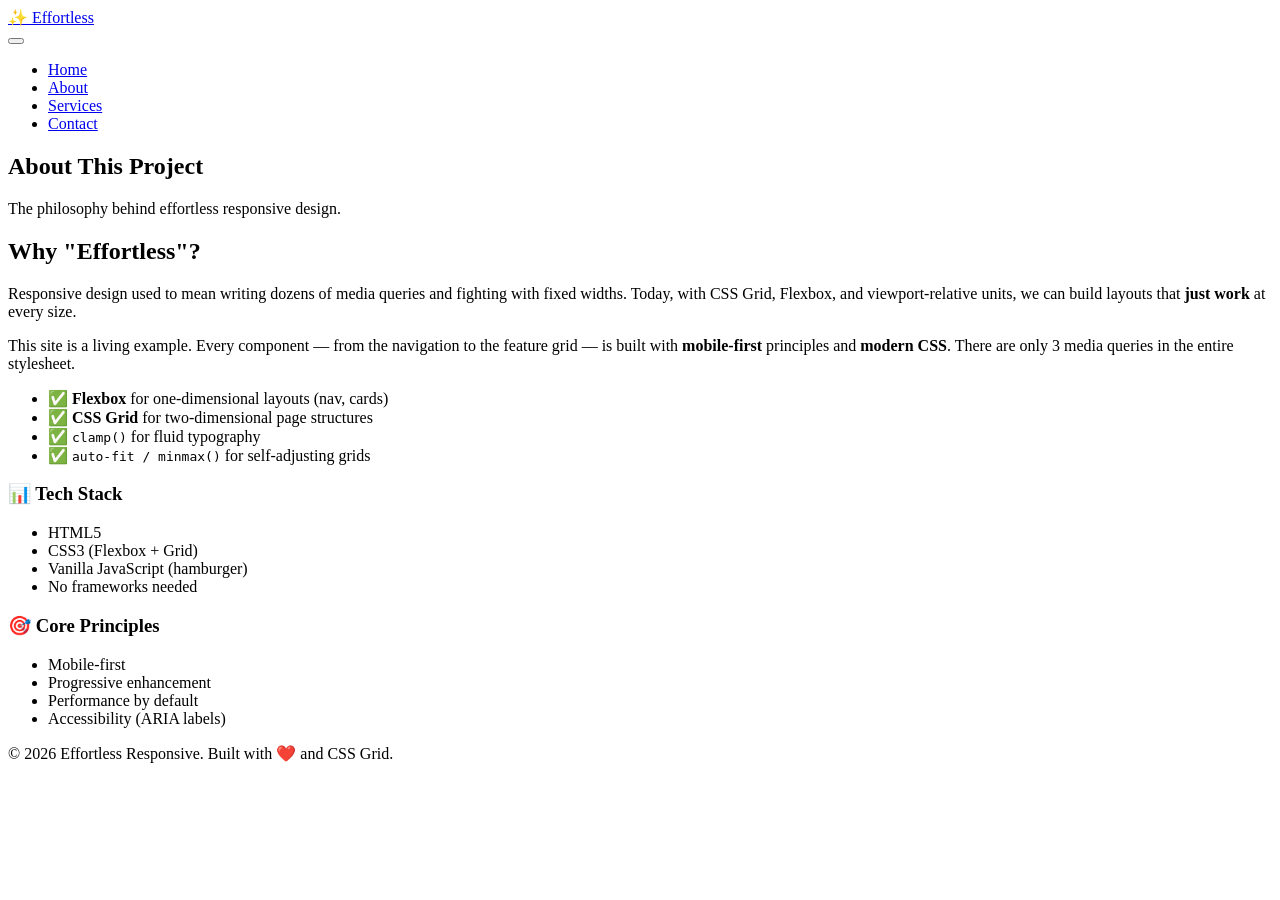
==== about.html @ 645fd71d "Add about.html with project details and navigation" ====
<!DOCTYPE html>
<html lang="en">
<head>
    <meta charset="UTF-8" />
    <meta name="viewport" content="width=device-width, initial-scale=1.0" />
    <title>About — Effortless Responsive</title>
    <link rel="stylesheet" href="style.css" />
</head>
<body>
    <!-- ===== NAVIGATION ===== -->
    <header class="site-header">
        <div class="container">
            <div class="logo">
                <a href="index.html">✨ Effortless</a>
            </div>
            <nav class="main-nav" aria-label="Main Navigation">
                <button class="hamburger" id="hamburger" aria-label="Toggle menu">
                    <span></span><span></span><span></span>
                </button>
                <ul class="nav-list" id="navList">
                    <li><a href="index.html">Home</a></li>
                    <li><a href="about.html" class="active">About</a></li>
                    <li><a href="index.html#services">Services</a></li>
                    <li><a href="index.html#contact">Contact</a></li>
                </ul>
            </nav>
        </div>
    </header>

    <!-- ===== ABOUT HERO ===== -->
    <section class="page-hero">
        <div class="container">
            <h1>About This Project</h1>
            <p class="hero-sub">The philosophy behind effortless responsive design.</p>
        </div>
    </section>

    <!-- ===== ABOUT CONTENT ===== -->
    <section class="about-content">
        <div class="container">
            <div class="about-grid">
                <article class="about-text">
                    <h2>Why "Effortless"?</h2>
                    <p>
                        Responsive design used to mean writing dozens of media queries and
                        fighting with fixed widths. Today, with CSS Grid, Flexbox, and
                        viewport-relative units, we can build layouts that <strong>just work</strong>
                        at every size.
                    </p>
                    <p>
                        This site is a living example. Every component — from the navigation
                        to the feature grid — is built with <strong>mobile-first</strong> principles
                        and <strong>modern CSS</strong>. There are only 3 media queries in the
                        entire stylesheet.
                    </p>
                    <ul class="about-list">
                        <li>✅ <strong>Flexbox</strong> for one‑dimensional layouts (nav, cards)</li>
                        <li>✅ <strong>CSS Grid</strong> for two‑dimensional page structures</li>
                        <li>✅ <code>clamp()</code> for fluid typography</li>
                        <li>✅ <code>auto-fit / minmax()</code> for self‑adjusting grids</li>
                    </ul>
                </article>
                <aside class="about-sidebar">
                    <div class="card">
                        <h3>📊 Tech Stack</h3>
                        <ul>
                            <li>HTML5</li>
                            <li>CSS3 (Flexbox + Grid)</li>
                            <li>Vanilla JavaScript (hamburger)</li>
                            <li>No frameworks needed</li>
                        </ul>
                    </div>
                    <div class="card">
                        <h3>🎯 Core Principles</h3>
                        <ul>
                            <li>Mobile‑first</li>
                            <li>Progressive enhancement</li>
                            <li>Performance by default</li>
                            <li>Accessibility (ARIA labels)</li>
                        </ul>
                    </div>
                </aside>
            </div>
        </div>
    </section>

    <!-- ===== FOOTER ===== -->
    <footer class="site-footer">
        <div class="container">
            <p>&copy; 2026 Effortless Responsive. Built with ❤️ and CSS Grid.</p>
        </div>
    </footer>

    <script src="script.js" defer></script>
</body>
</html>
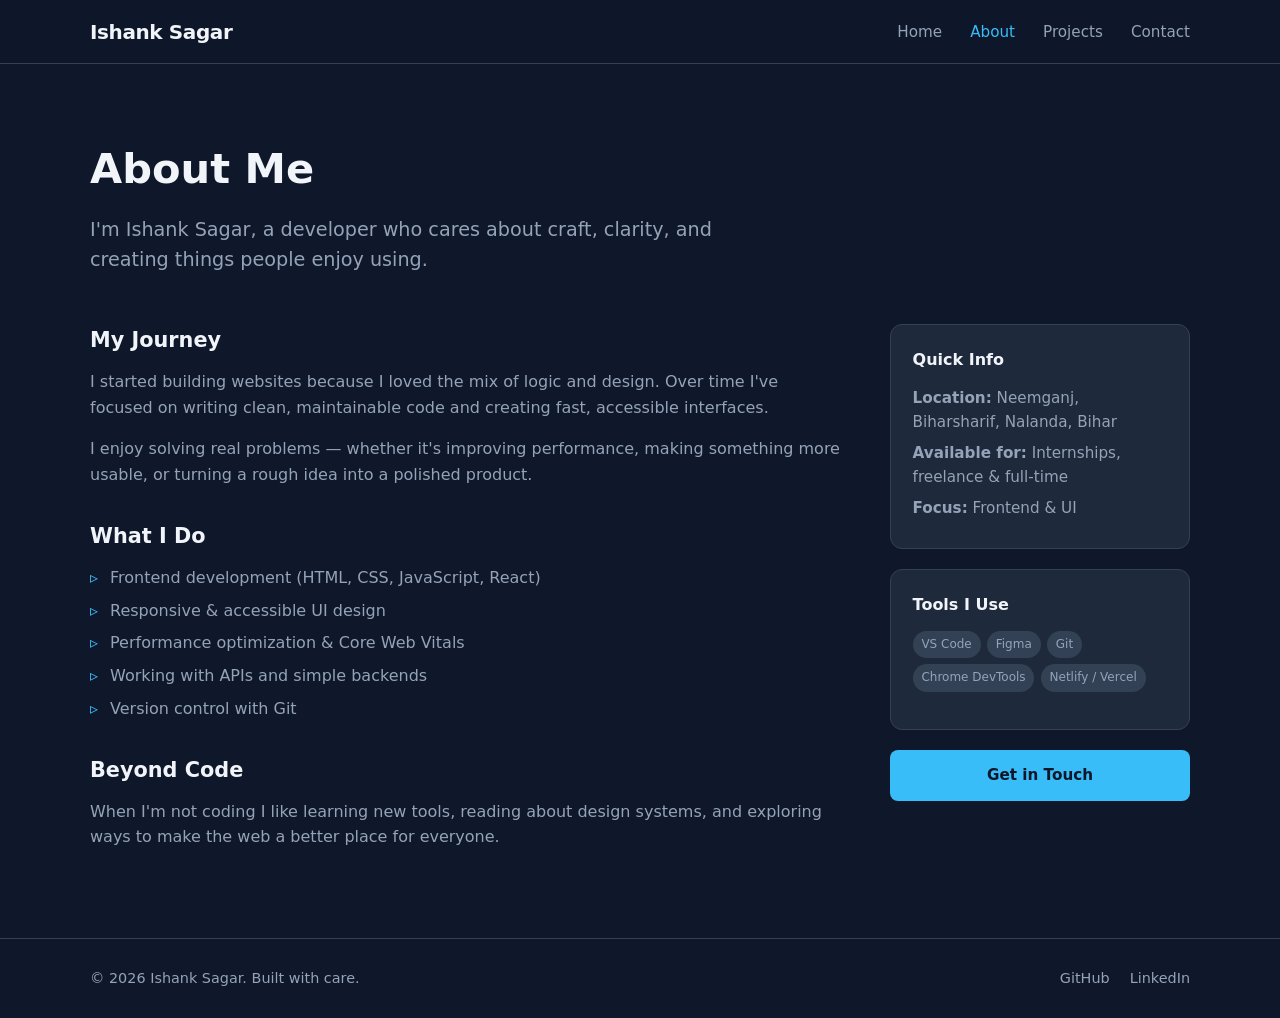
==== commit df440ce8: "Add files via upload" ====
--- a/about.html
+++ b/about.html
@@ -1,96 +1,109 @@
 <!DOCTYPE html>
 <html lang="en">
 <head>
-    <meta charset="UTF-8" />
-    <meta name="viewport" content="width=device-width, initial-scale=1.0" />
-    <title>About — Effortless Responsive</title>
-    <link rel="stylesheet" href="style.css" />
+  <meta charset="UTF-8">
+  <meta name="viewport" content="width=device-width, initial-scale=1.0">
+  <meta name="description" content="About Ishank Sagar – web developer from Neemganj, Biharsharif, Nalanda, Bihar">
+  <meta name="theme-color" content="#0c0c0b">
+  <title>About | Ishank Sagar</title>
+  <link rel="stylesheet" href="style.css">
+  <link rel="preconnect" href="https://fonts.googleapis.com">
+  <link rel="preconnect" href="https://fonts.gstatic.com" crossorigin>
+  <link href="https://fonts.googleapis.com/css2?family=Figtree:wght@400;500;600;700&family=Instrument+Serif:ital@0;1&display=swap" rel="stylesheet">
 </head>
 <body>
-    <!-- ===== NAVIGATION ===== -->
-    <header class="site-header">
-        <div class="container">
-            <div class="logo">
-                <a href="index.html">✨ Effortless</a>
+  <header class="site-header">
+    <nav class="nav container">
+      <a href="index.html" class="logo">Ishank Sagar</a>
+      <button class="nav-toggle" aria-label="Toggle menu" aria-expanded="false">
+        <span></span><span></span><span></span>
+      </button>
+      <ul class="nav-links">
+        <li><a href="index.html">Home</a></li>
+        <li><a href="about.html" class="active">About</a></li>
+        <li><a href="index.html#projects">Projects</a></li>
+        <li><a href="index.html#contact">Contact</a></li>
+      </ul>
+    </nav>
+  </header>
+
+  <main>
+    <section class="section about-page">
+      <div class="container">
+        <h1>About Me</h1>
+        <p class="lead">
+          I'm Ishank Sagar, a developer who cares about craft, clarity, and creating things people enjoy using.
+        </p>
+        <div class="about-grid">
+          <div class="about-text">
+            <h2>My Journey</h2>
+            <p>
+              I started building websites because I loved the mix of logic and design.
+              Over time I've focused on writing clean, maintainable code and creating
+              fast, accessible interfaces.
+            </p>
+            <p>
+              I enjoy solving real problems — whether it's improving performance,
+              making something more usable, or turning a rough idea into a polished product.
+            </p>
+            <h2>What I Do</h2>
+            <ul class="skills-list">
+              <li>Frontend development (HTML, CSS, JavaScript, React)</li>
+              <li>Responsive & accessible UI design</li>
+              <li>Performance optimization & Core Web Vitals</li>
+              <li>Working with APIs and simple backends</li>
+              <li>Version control with Git</li>
+            </ul>
+            <h2>Beyond Code</h2>
+            <p>
+              When I'm not coding I like learning new tools, reading about design systems,
+              and exploring ways to make the web a better place for everyone.
+            </p>
+          </div>
+          <aside class="about-sidebar">
+            <div class="info-card">
+              <h3>Quick Info</h3>
+              <ul>
+                <li><strong>Location:</strong> Neemganj, Biharsharif, Nalanda, Bihar</li>
+                <li><strong>Available for:</strong> Internships, freelance & full-time</li>
+                <li><strong>Focus:</strong> Frontend & UI</li>
+              </ul>
             </div>
-            <nav class="main-nav" aria-label="Main Navigation">
-                <button class="hamburger" id="hamburger" aria-label="Toggle menu">
-                    <span></span><span></span><span></span>
-                </button>
-                <ul class="nav-list" id="navList">
-                    <li><a href="index.html">Home</a></li>
-                    <li><a href="about.html" class="active">About</a></li>
-                    <li><a href="index.html#services">Services</a></li>
-                    <li><a href="index.html#contact">Contact</a></li>
-                </ul>
-            </nav>
+            <div class="info-card">
+              <h3>Tools I Use</h3>
+              <div class="tags">
+                <span>VS Code</span>
+                <span>Figma</span>
+                <span>Git</span>
+                <span>Chrome DevTools</span>
+                <span>Netlify / Vercel</span>
+              </div>
+            </div>
+            <a href="index.html#contact" class="btn btn-primary btn-full">Get in Touch</a>
+          </aside>
         </div>
-    </header>
+      </div>
+    </section>
+  </main>
 
-    <!-- ===== ABOUT HERO ===== -->
-    <section class="page-hero">
-        <div class="container">
-            <h1>About This Project</h1>
-            <p class="hero-sub">The philosophy behind effortless responsive design.</p>
-        </div>
-    </section>
+  <footer class="site-footer">
+    <div class="container footer-content">
+      <p>© 2026 Ishank Sagar. Built with care.</p>
+      <div class="social">
+        <a href="#" aria-label="GitHub">GitHub</a>
+        <a href="#" aria-label="LinkedIn">LinkedIn</a>
+      </div>
+    </div>
+  </footer>
 
-    <!-- ===== ABOUT CONTENT ===== -->
-    <section class="about-content">
-        <div class="container">
-            <div class="about-grid">
-                <article class="about-text">
-                    <h2>Why "Effortless"?</h2>
-                    <p>
-                        Responsive design used to mean writing dozens of media queries and
-                        fighting with fixed widths. Today, with CSS Grid, Flexbox, and
-                        viewport-relative units, we can build layouts that <strong>just work</strong>
-                        at every size.
-                    </p>
-                    <p>
-                        This site is a living example. Every component — from the navigation
-                        to the feature grid — is built with <strong>mobile-first</strong> principles
-                        and <strong>modern CSS</strong>. There are only 3 media queries in the
-                        entire stylesheet.
-                    </p>
-                    <ul class="about-list">
-                        <li>✅ <strong>Flexbox</strong> for one‑dimensional layouts (nav, cards)</li>
-                        <li>✅ <strong>CSS Grid</strong> for two‑dimensional page structures</li>
-                        <li>✅ <code>clamp()</code> for fluid typography</li>
-                        <li>✅ <code>auto-fit / minmax()</code> for self‑adjusting grids</li>
-                    </ul>
-                </article>
-                <aside class="about-sidebar">
-                    <div class="card">
-                        <h3>📊 Tech Stack</h3>
-                        <ul>
-                            <li>HTML5</li>
-                            <li>CSS3 (Flexbox + Grid)</li>
-                            <li>Vanilla JavaScript (hamburger)</li>
-                            <li>No frameworks needed</li>
-                        </ul>
-                    </div>
-                    <div class="card">
-                        <h3>🎯 Core Principles</h3>
-                        <ul>
-                            <li>Mobile‑first</li>
-                            <li>Progressive enhancement</li>
-                            <li>Performance by default</li>
-                            <li>Accessibility (ARIA labels)</li>
-                        </ul>
-                    </div>
-                </aside>
-            </div>
-        </div>
-    </section>
-
-    <!-- ===== FOOTER ===== -->
-    <footer class="site-footer">
-        <div class="container">
-            <p>&copy; 2026 Effortless Responsive. Built with ❤️ and CSS Grid.</p>
-        </div>
-    </footer>
-
-    <script src="script.js" defer></script>
+  <script>
+    const toggle = document.querySelector('.nav-toggle');
+    const navLinks = document.querySelector('.nav-links');
+    toggle?.addEventListener('click', () => {
+      const expanded = toggle.getAttribute('aria-expanded') === 'true';
+      toggle.setAttribute('aria-expanded', !expanded);
+      navLinks.classList.toggle('open');
+    });
+  </script>
 </body>
 </html>
--- a/style.css
+++ b/style.css
@@ -0,0 +1,531 @@
+/* ============================================
+   Portfolio – Modern, accessible, performant
+   ============================================ */
+
+:root {
+  --bg: #0f172a;
+  --bg-alt: #1e293b;
+  --surface: #1e293b;
+  --text: #f1f5f9;
+  --text-muted: #94a3b8;
+  --accent: #38bdf8;
+  --accent-hover: #7dd3fc;
+  --border: #334155;
+  --radius: 12px;
+  --shadow: 0 4px 24px rgba(0, 0, 0, 0.35);
+  --font: 'Inter', system-ui, -apple-system, sans-serif;
+  --max-w: 1100px;
+  --header-h: 64px;
+}
+
+*,
+*::before,
+*::after {
+  box-sizing: border-box;
+  margin: 0;
+  padding: 0;
+}
+
+html {
+  scroll-behavior: smooth;
+}
+
+body {
+  font-family: var(--font);
+  background: var(--bg);
+  color: var(--text);
+  line-height: 1.6;
+  min-height: 100vh;
+  display: flex;
+  flex-direction: column;
+}
+
+img {
+  max-width: 100%;
+  display: block;
+}
+
+a {
+  color: var(--accent);
+  text-decoration: none;
+  transition: color 0.2s ease;
+}
+
+a:hover {
+  color: var(--accent-hover);
+}
+
+/* ---------- Layout ---------- */
+.container {
+  width: min(100% - 2rem, var(--max-w));
+  margin-inline: auto;
+}
+
+.section {
+  padding: 4.5rem 0;
+}
+
+.section h2 {
+  font-size: clamp(1.6rem, 4vw, 2rem);
+  margin-bottom: 1.25rem;
+  font-weight: 700;
+}
+
+.section-intro {
+  color: var(--text-muted);
+  max-width: 36rem;
+  margin-bottom: 2rem;
+}
+
+/* ---------- Header / Nav ---------- */
+.site-header {
+  position: sticky;
+  top: 0;
+  z-index: 100;
+  background: rgba(15, 23, 42, 0.85);
+  backdrop-filter: blur(12px);
+  border-bottom: 1px solid var(--border);
+  height: var(--header-h);
+}
+
+.nav {
+  display: flex;
+  align-items: center;
+  justify-content: space-between;
+  height: 100%;
+}
+
+.logo {
+  font-weight: 700;
+  font-size: 1.25rem;
+  color: var(--text);
+  letter-spacing: -0.02em;
+}
+
+.logo:hover {
+  color: var(--accent);
+}
+
+.nav-links {
+  display: flex;
+  gap: 1.75rem;
+  list-style: none;
+}
+
+.nav-links a {
+  color: var(--text-muted);
+  font-weight: 500;
+  font-size: 0.95rem;
+}
+
+.nav-links a:hover,
+.nav-links a.active {
+  color: var(--accent);
+}
+
+.nav-toggle {
+  display: none;
+  flex-direction: column;
+  gap: 5px;
+  background: none;
+  border: none;
+  cursor: pointer;
+  padding: 4px;
+}
+
+.nav-toggle span {
+  display: block;
+  width: 22px;
+  height: 2px;
+  background: var(--text);
+  border-radius: 2px;
+  transition: 0.25s ease;
+}
+
+/* ---------- Hero ---------- */
+.hero {
+  padding: 5.5rem 0 4rem;
+  background: linear-gradient(180deg, #0f172a 0%, #1e293b 100%);
+}
+
+.hero-content {
+  max-width: 640px;
+}
+
+.eyebrow {
+  color: var(--accent);
+  font-weight: 600;
+  font-size: 0.95rem;
+  margin-bottom: 0.5rem;
+  letter-spacing: 0.04em;
+  text-transform: uppercase;
+}
+
+.hero h1 {
+  font-size: clamp(2.4rem, 6vw, 3.4rem);
+  font-weight: 700;
+  line-height: 1.15;
+  letter-spacing: -0.03em;
+  margin-bottom: 0.75rem;
+}
+
+.tagline {
+  font-size: 1.2rem;
+  color: var(--text-muted);
+  margin-bottom: 1.25rem;
+}
+
+.hero-desc {
+  color: var(--text-muted);
+  margin-bottom: 2rem;
+  max-width: 34rem;
+}
+
+.hero-actions {
+  display: flex;
+  flex-wrap: wrap;
+  gap: 0.85rem;
+}
+
+/* ---------- Buttons ---------- */
+.btn {
+  display: inline-flex;
+  align-items: center;
+  justify-content: center;
+  padding: 0.7rem 1.4rem;
+  border-radius: 8px;
+  font-weight: 600;
+  font-size: 0.95rem;
+  border: 2px solid transparent;
+  cursor: pointer;
+  transition: all 0.2s ease;
+  font-family: inherit;
+}
+
+.btn-primary {
+  background: var(--accent);
+  color: #0f172a;
+}
+
+.btn-primary:hover {
+  background: var(--accent-hover);
+  color: #0f172a;
+}
+
+.btn-outline {
+  background: transparent;
+  border-color: var(--border);
+  color: var(--text);
+}
+
+.btn-outline:hover {
+  border-color: var(--accent);
+  color: var(--accent);
+}
+
+.btn-full {
+  width: 100%;
+}
+
+/* ---------- About teaser ---------- */
+.about-teaser {
+  background: var(--bg-alt);
+}
+
+.about-teaser p {
+  color: var(--text-muted);
+  max-width: 36rem;
+  margin-bottom: 1rem;
+}
+
+.link-arrow {
+  font-weight: 600;
+  display: inline-block;
+}
+
+/* ---------- Projects ---------- */
+.project-grid {
+  display: grid;
+  grid-template-columns: repeat(auto-fit, minmax(280px, 1fr));
+  gap: 1.75rem;
+  margin-top: 2rem;
+}
+
+.project-card {
+  background: var(--surface);
+  border: 1px solid var(--border);
+  border-radius: var(--radius);
+  overflow: hidden;
+  transition: transform 0.2s ease, box-shadow 0.2s ease;
+}
+
+.project-card:hover {
+  transform: translateY(-4px);
+  box-shadow: var(--shadow);
+}
+
+.project-image {
+  height: 160px;
+  background: #334155;
+  display: flex;
+  align-items: center;
+  justify-content: center;
+  color: var(--text-muted);
+  font-weight: 500;
+}
+
+.project-body {
+  padding: 1.35rem;
+}
+
+.project-body h3 {
+  font-size: 1.15rem;
+  margin-bottom: 0.5rem;
+}
+
+.project-body p {
+  color: var(--text-muted);
+  font-size: 0.95rem;
+  margin-bottom: 0.9rem;
+}
+
+.tags {
+  display: flex;
+  flex-wrap: wrap;
+  gap: 0.4rem;
+  margin-bottom: 1rem;
+}
+
+.tags span {
+  background: #334155;
+  color: var(--text-muted);
+  font-size: 0.75rem;
+  padding: 0.25rem 0.55rem;
+  border-radius: 999px;
+  font-weight: 500;
+}
+
+/* ---------- Contact Form ---------- */
+.contact {
+  background: var(--bg-alt);
+}
+
+.contact-form {
+  max-width: 520px;
+  display: flex;
+  flex-direction: column;
+  gap: 1.25rem;
+}
+
+.form-group {
+  display: flex;
+  flex-direction: column;
+  gap: 0.4rem;
+}
+
+.form-group label {
+  font-weight: 500;
+  font-size: 0.9rem;
+}
+
+.form-group input,
+.form-group textarea {
+  background: var(--bg);
+  border: 1px solid var(--border);
+  border-radius: 8px;
+  padding: 0.75rem 1rem;
+  color: var(--text);
+  font-family: inherit;
+  font-size: 1rem;
+  transition: border-color 0.2s ease;
+}
+
+.form-group input:focus,
+.form-group textarea:focus {
+  outline: none;
+  border-color: var(--accent);
+  box-shadow: 0 0 0 3px rgba(56, 189, 248, 0.2);
+}
+
+.form-group textarea {
+  resize: vertical;
+  min-height: 140px;
+}
+
+.form-note {
+  font-size: 0.85rem;
+  color: var(--text-muted);
+  margin-top: 0.25rem;
+}
+
+/* ---------- About page ---------- */
+.about-page h1 {
+  font-size: clamp(2rem, 5vw, 2.6rem);
+  margin-bottom: 0.75rem;
+}
+
+.lead {
+  font-size: 1.2rem;
+  color: var(--text-muted);
+  max-width: 40rem;
+  margin-bottom: 3rem;
+}
+
+.about-grid {
+  display: grid;
+  grid-template-columns: 1fr 300px;
+  gap: 3rem;
+  align-items: start;
+}
+
+.about-text h2 {
+  font-size: 1.3rem;
+  margin: 2rem 0 0.75rem;
+}
+
+.about-text h2:first-child {
+  margin-top: 0;
+}
+
+.about-text p {
+  color: var(--text-muted);
+  margin-bottom: 1rem;
+}
+
+.skills-list {
+  list-style: none;
+  margin: 0.75rem 0 1.5rem;
+}
+
+.skills-list li {
+  position: relative;
+  padding-left: 1.25rem;
+  margin-bottom: 0.45rem;
+  color: var(--text-muted);
+}
+
+.skills-list li::before {
+  content: "▹";
+  position: absolute;
+  left: 0;
+  color: var(--accent);
+}
+
+.info-card {
+  background: var(--surface);
+  border: 1px solid var(--border);
+  border-radius: var(--radius);
+  padding: 1.35rem;
+  margin-bottom: 1.25rem;
+}
+
+.info-card h3 {
+  font-size: 1rem;
+  margin-bottom: 0.85rem;
+}
+
+.info-card ul {
+  list-style: none;
+}
+
+.info-card li {
+  font-size: 0.95rem;
+  color: var(--text-muted);
+  margin-bottom: 0.4rem;
+}
+
+/* ---------- Footer ---------- */
+.site-footer {
+  margin-top: auto;
+  border-top: 1px solid var(--border);
+  padding: 1.75rem 0;
+  background: var(--bg);
+}
+
+.footer-content {
+  display: flex;
+  flex-wrap: wrap;
+  justify-content: space-between;
+  align-items: center;
+  gap: 1rem;
+}
+
+.footer-content p {
+  color: var(--text-muted);
+  font-size: 0.9rem;
+}
+
+.social {
+  display: flex;
+  gap: 1.25rem;
+}
+
+.social a {
+  color: var(--text-muted);
+  font-size: 0.9rem;
+  font-weight: 500;
+}
+
+.social a:hover {
+  color: var(--accent);
+}
+
+/* ---------- Responsive ---------- */
+@media (max-width: 768px) {
+  .nav-toggle {
+    display: flex;
+  }
+
+  .nav-links {
+    position: fixed;
+    top: var(--header-h);
+    left: 0;
+    right: 0;
+    background: var(--bg-alt);
+    flex-direction: column;
+    padding: 1.5rem;
+    gap: 1rem;
+    border-bottom: 1px solid var(--border);
+    transform: translateY(-120%);
+    opacity: 0;
+    pointer-events: none;
+    transition: 0.3s ease;
+  }
+
+  .nav-links.open {
+    transform: translateY(0);
+    opacity: 1;
+    pointer-events: auto;
+  }
+
+  .about-grid {
+    grid-template-columns: 1fr;
+  }
+
+  .hero {
+    padding: 3.5rem 0 3rem;
+  }
+}
+
+@media (max-width: 480px) {
+  .hero-actions {
+    flex-direction: column;
+  }
+
+  .btn {
+    width: 100%;
+  }
+}
+
+/* Reduced motion */
+@media (prefers-reduced-motion: reduce) {
+  html {
+    scroll-behavior: auto;
+  }
+  *,
+  *::before,
+  *::after {
+    animation-duration: 0.01ms !important;
+    transition-duration: 0.01ms !important;
+  }
+}
